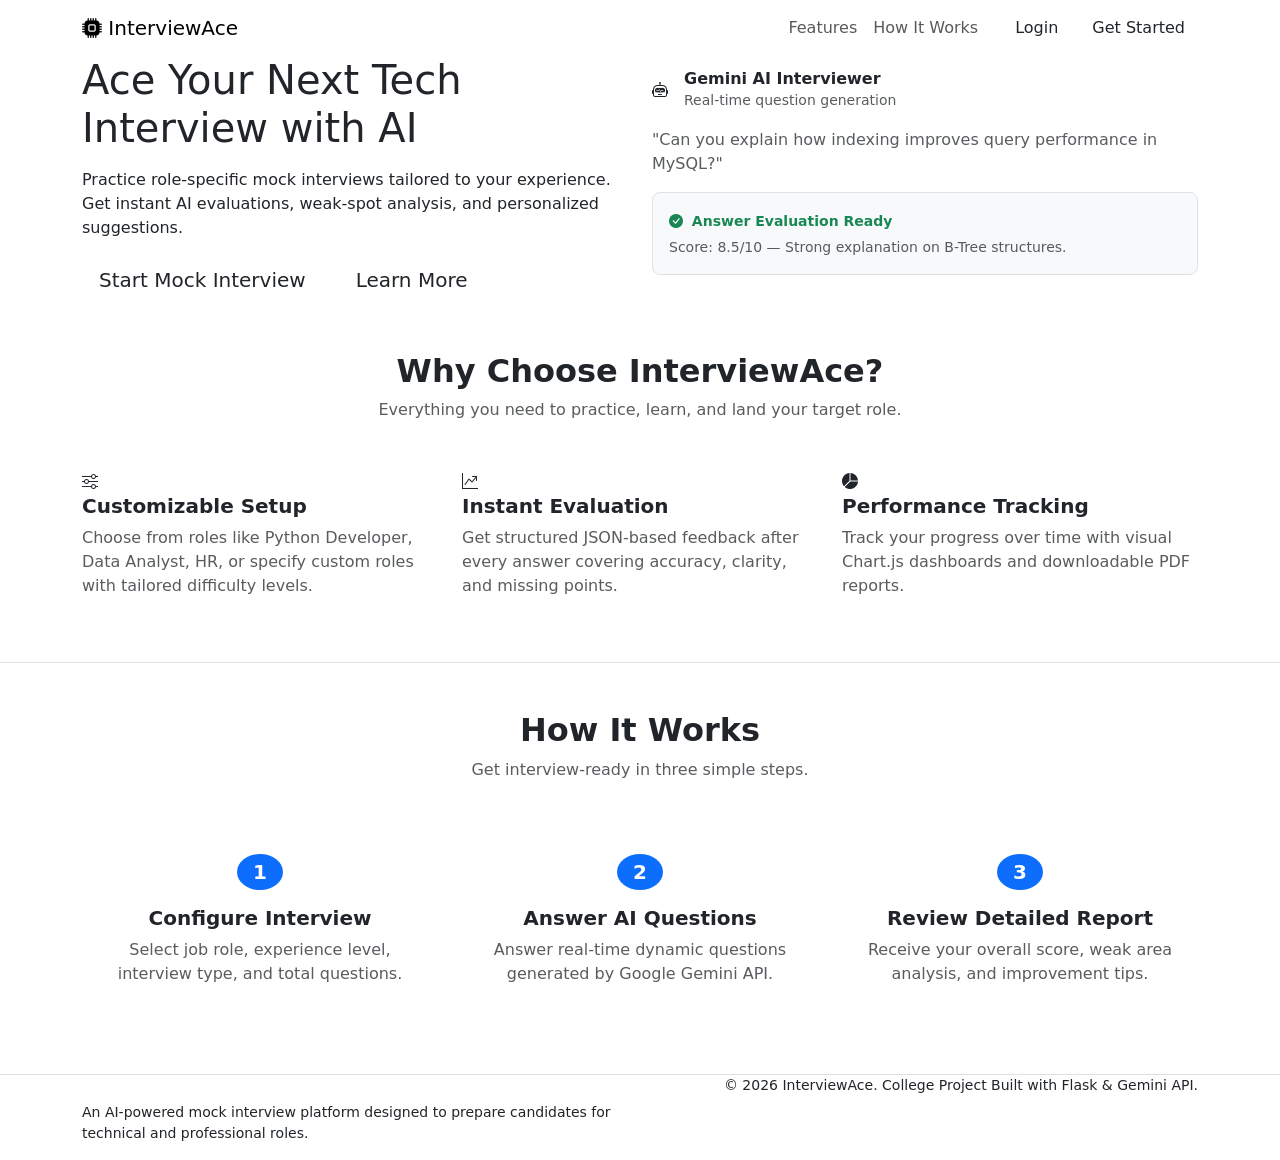
==== templates/index.html @ ea40baaa "Initial commit for Render deployment" ====
<!DOCTYPE html>
<html lang="en">
<head>
    <meta charset="UTF-8">
    <meta name="viewport" content="width=device-width, initial-scale=1.0">
    <title>InterviewAce - AI-Powered Mock Interviews</title>
    <!-- Bootstrap 5 CSS -->
    <link href="https://cdn.jsdelivr.net/npm/bootstrap@5.3.2/dist/css/bootstrap.min.css" rel="stylesheet">
    <!-- Bootstrap Icons -->
    <link href="https://cdn.jsdelivr.net/npm/bootstrap-icons@1.11.1/font/bootstrap-icons.css" rel="stylesheet">
    <!-- Custom CSS -->
    <link rel="stylesheet" href="{{ url_for('static', filename='css/style.css') }}">
</head>
<body>

    <!-- Navigation Bar -->
    <nav class="navbar navbar-expand-lg sticky-top">
        <div class="container">
            <a class="navbar-brand" href="/">
                <i class="bi bi-cpu-fill"></i> InterviewAce
            </a>
            <button class="navbar-toggler" type="button" data-bs-toggle="collapse" data-bs-target="#navbarNav">
                <span class="navbar-toggler-icon"></span>
            </button>
            <div class="collapse navbar-collapse" id="navbarNav">
                <ul class="navbar-nav ms-auto align-items-center">
                    <li class="nav-item"><a class="nav-link" href="#features">Features</a></li>
                    <li class="nav-item"><a class="nav-link" href="#how-it-works">How It Works</a></li>
                    <li class="nav-item ms-lg-3"><a class="btn btn-outline-custom" href="/login">Login</a></li>
                    <li class="nav-item ms-2"><a class="btn btn-primary-custom" href="/register">Get Started</a></li>
                </ul>
            </div>
        </div>
    </nav>

    <!-- Hero Section -->
    <section class="hero-section">
        <div class="container">
            <div class="row align-items-center gy-4">
                <div class="col-lg-6">
                    <h1 class="hero-title mb-3">Ace Your Next Tech Interview with AI</h1>
                    <p class="hero-subtitle">Practice role-specific mock interviews tailored to your experience. Get instant AI evaluations, weak-spot analysis, and personalized suggestions.</p>
                    <div class="d-flex gap-3">
                        <a href="/register" class="btn btn-primary-custom btn-lg">Start Mock Interview</a>
                        <a href="#how-it-works" class="btn btn-outline-custom btn-lg">Learn More</a>
                    </div>
                </div>
                <div class="col-lg-6">
                    <div class="hero-card">
                        <div class="d-flex align-items-center gap-3 mb-3">
                            <div class="feature-icon mb-0"><i class="bi bi-robot"></i></div>
                            <div>
                                <h6 class="mb-0 fw-bold">Gemini AI Interviewer</h6>
                                <small class="text-muted">Real-time question generation</small>
                            </div>
                        </div>
                        <p class="text-muted mb-3">"Can you explain how indexing improves query performance in MySQL?"</p>
                        <div class="bg-light p-3 rounded-3 mb-3 border">
                            <small class="fw-semibold text-success"><i class="bi bi-check-circle-fill me-1"></i> Answer Evaluation Ready</small>
                            <p class="mb-0 text-muted small mt-1">Score: 8.5/10 — Strong explanation on B-Tree structures.</p>
                        </div>
                    </div>
                </div>
            </div>
        </div>
    </section>

    <!-- Features Section -->
    <section id="features" class="py-5">
        <div class="container">
            <div class="text-center mb-5">
                <h2 class="fw-bold">Why Choose InterviewAce?</h2>
                <p class="text-muted">Everything you need to practice, learn, and land your target role.</p>
            </div>
            <div class="row g-4">
                <div class="col-md-4">
                    <div class="feature-card">
                        <div class="feature-icon"><i class="bi bi-sliders"></i></div>
                        <h5 class="fw-bold">Customizable Setup</h5>
                        <p class="text-muted">Choose from roles like Python Developer, Data Analyst, HR, or specify custom roles with tailored difficulty levels.</p>
                    </div>
                </div>
                <div class="col-md-4">
                    <div class="feature-card">
                        <div class="feature-icon"><i class="bi bi-graph-up-arrow"></i></div>
                        <h5 class="fw-bold">Instant Evaluation</h5>
                        <p class="text-muted">Get structured JSON-based feedback after every answer covering accuracy, clarity, and missing points.</p>
                    </div>
                </div>
                <div class="col-md-4">
                    <div class="feature-card">
                        <div class="feature-icon"><i class="bi bi-pie-chart-fill"></i></div>
                        <h5 class="fw-bold">Performance Tracking</h5>
                        <p class="text-muted">Track your progress over time with visual Chart.js dashboards and downloadable PDF reports.</p>
                    </div>
                </div>
            </div>
        </div>
    </section>

    <!-- How It Works Section -->
    <section id="how-it-works" class="py-5 bg-white border-top border-bottom">
        <div class="container">
            <div class="text-center mb-5">
                <h2 class="fw-bold">How It Works</h2>
                <p class="text-muted">Get interview-ready in three simple steps.</p>
            </div>
            <div class="row text-center g-4">
                <div class="col-md-4">
                    <div class="p-4">
                        <span class="badge bg-primary rounded-circle fs-5 mb-3 px-3 py-2">1</span>
                        <h5 class="fw-bold">Configure Interview</h5>
                        <p class="text-muted">Select job role, experience level, interview type, and total questions.</p>
                    </div>
                </div>
                <div class="col-md-4">
                    <div class="p-4">
                        <span class="badge bg-primary rounded-circle fs-5 mb-3 px-3 py-2">2</span>
                        <h5 class="fw-bold">Answer AI Questions</h5>
                        <p class="text-muted">Answer real-time dynamic questions generated by Google Gemini API.</p>
                    </div>
                </div>
                <div class="col-md-4">
                    <div class="p-4">
                        <span class="badge bg-primary rounded-circle fs-5 mb-3 px-3 py-2">3</span>
                        <h5 class="fw-bold">Review Detailed Report</h5>
                        <p class="text-muted">Receive your overall score, weak area analysis, and improvement tips.</p>
                    </div>
                </div>
            </div>
        </div>
    </section>

    <!-- Footer -->
    <footer>
        <div class="container">
            <div class="row gy-4">
                <div class="col-md-6">
                    <h5 class="navbar-brand text-white mb-2"><i class="bi bi-cpu-fill"></i> InterviewAce</h5>
                    <p class="small">An AI-powered mock interview platform designed to prepare candidates for technical and professional roles.</p>
                </div>
                <div class="col-md-6 text-md-end">
                    <p class="small mb-0">&copy; 2026 InterviewAce. College Project Built with Flask & Gemini API.</p>
                </div>
            </div>
        </div>
    </footer>

    <!-- Bootstrap 5 JS Bundle -->
    <script src="https://cdn.jsdelivr.net/npm/bootstrap@5.3.2/dist/js/bootstrap.bundle.min.js"></script>
</body>
</html>
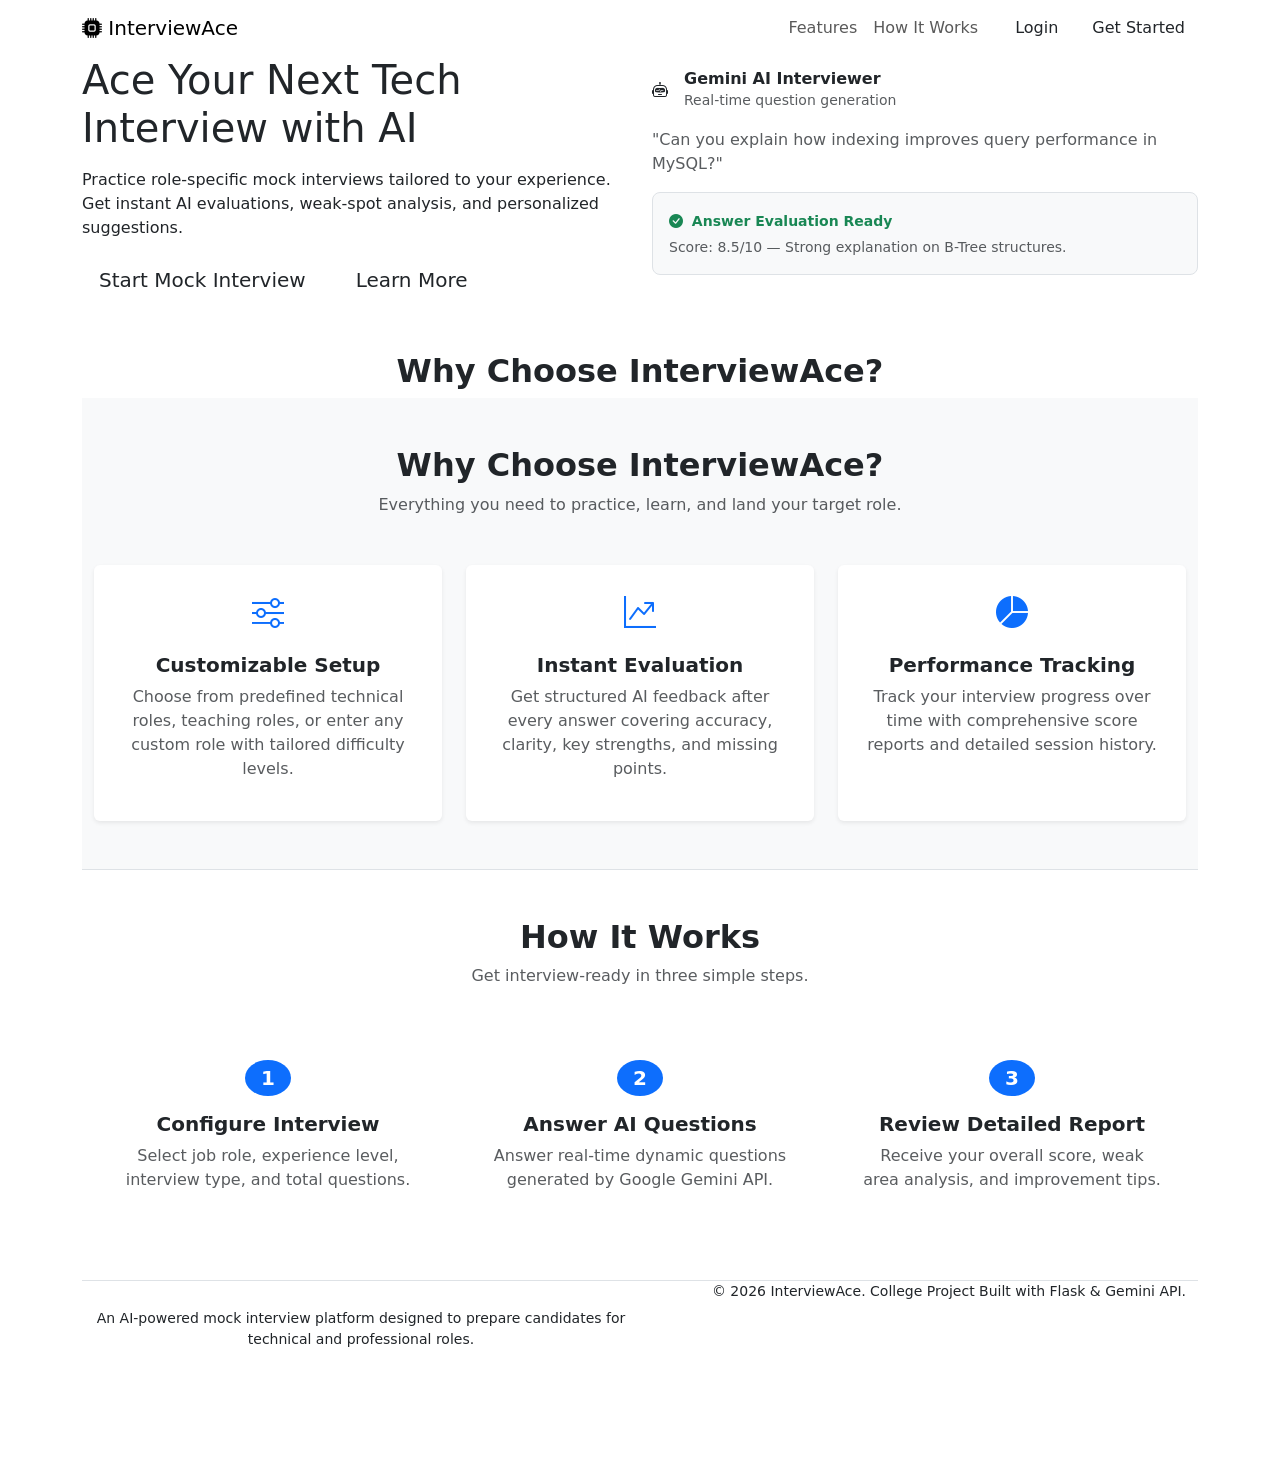
==== commit 56d539b3: "Updated index feature section text" ====
--- a/templates/index.html
+++ b/templates/index.html
@@ -70,33 +70,50 @@
         <div class="container">
             <div class="text-center mb-5">
                 <h2 class="fw-bold">Why Choose InterviewAce?</h2>
-                <p class="text-muted">Everything you need to practice, learn, and land your target role.</p>
-            </div>
-            <div class="row g-4">
-                <div class="col-md-4">
-                    <div class="feature-card">
-                        <div class="feature-icon"><i class="bi bi-sliders"></i></div>
-                        <h5 class="fw-bold">Customizable Setup</h5>
-                        <p class="text-muted">Choose from roles like Python Developer, Data Analyst, HR, or specify custom roles with tailored difficulty levels.</p>
-                    </div>
-                </div>
-                <div class="col-md-4">
-                    <div class="feature-card">
-                        <div class="feature-icon"><i class="bi bi-graph-up-arrow"></i></div>
-                        <h5 class="fw-bold">Instant Evaluation</h5>
-                        <p class="text-muted">Get structured JSON-based feedback after every answer covering accuracy, clarity, and missing points.</p>
-                    </div>
-                </div>
-                <div class="col-md-4">
-                    <div class="feature-card">
-                        <div class="feature-icon"><i class="bi bi-pie-chart-fill"></i></div>
-                        <h5 class="fw-bold">Performance Tracking</h5>
-                        <p class="text-muted">Track your progress over time with visual Chart.js dashboards and downloadable PDF reports.</p>
-                    </div>
-                </div>
-            </div>
+                <!-- Why Choose InterviewAce Section -->
+<section class="py-5 bg-light">
+  <div class="container">
+    <div class="text-center mb-5">
+      <h2 class="fw-bold">Why Choose InterviewAce?</h2>
+      <p class="text-muted">Everything you need to practice, learn, and land your target role.</p>
+    </div>
+
+    <div class="row g-4">
+      <!-- Feature 1 -->
+      <div class="col-md-4">
+        <div class="card h-100 border-0 shadow-sm p-4">
+          <div class="feature-icon mb-3">
+            <i class="bi bi-sliders fs-2 text-primary"></i>
+          </div>
+          <h5 class="fw-bold">Customizable Setup</h5>
+          <p class="text-muted">Choose from predefined technical roles, teaching roles, or enter any custom role with tailored difficulty levels.</p>
         </div>
-    </section>
+      </div>
+
+      <!-- Feature 2 -->
+      <div class="col-md-4">
+        <div class="card h-100 border-0 shadow-sm p-4">
+          <div class="feature-icon mb-3">
+            <i class="bi bi-graph-up-arrow fs-2 text-primary"></i>
+          </div>
+          <h5 class="fw-bold">Instant Evaluation</h5>
+          <p class="text-muted">Get structured AI feedback after every answer covering accuracy, clarity, key strengths, and missing points.</p>
+        </div>
+      </div>
+
+      <!-- Feature 3 -->
+      <div class="col-md-4">
+        <div class="card h-100 border-0 shadow-sm p-4">
+          <div class="feature-icon mb-3">
+            <i class="bi bi-pie-chart-fill fs-2 text-primary"></i>
+          </div>
+          <h5 class="fw-bold">Performance Tracking</h5>
+          <p class="text-muted">Track your interview progress over time with comprehensive score reports and detailed session history.</p>
+        </div>
+      </div>
+    </div>
+  </div>
+</section>
 
     <!-- How It Works Section -->
     <section id="how-it-works" class="py-5 bg-white border-top border-bottom">
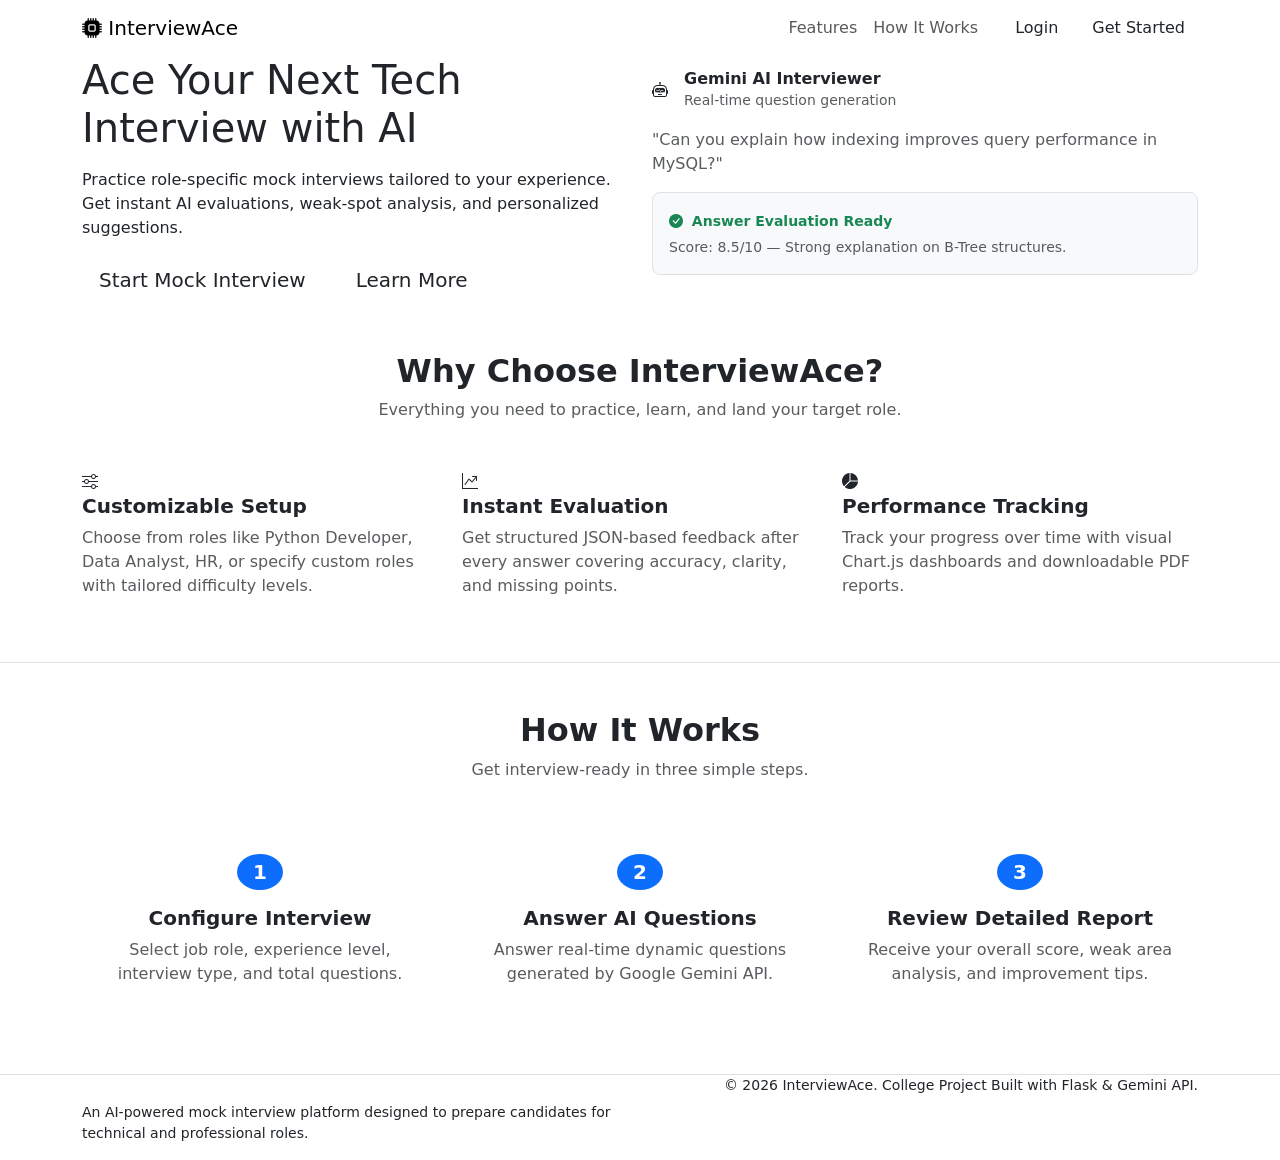
==== commit 58c1cf4f: "Updated homepage feature text" ====
--- a/templates/index.html
+++ b/templates/index.html
@@ -70,50 +70,33 @@
         <div class="container">
             <div class="text-center mb-5">
                 <h2 class="fw-bold">Why Choose InterviewAce?</h2>
-                <!-- Why Choose InterviewAce Section -->
-<section class="py-5 bg-light">
-  <div class="container">
-    <div class="text-center mb-5">
-      <h2 class="fw-bold">Why Choose InterviewAce?</h2>
-      <p class="text-muted">Everything you need to practice, learn, and land your target role.</p>
-    </div>
-
-    <div class="row g-4">
-      <!-- Feature 1 -->
-      <div class="col-md-4">
-        <div class="card h-100 border-0 shadow-sm p-4">
-          <div class="feature-icon mb-3">
-            <i class="bi bi-sliders fs-2 text-primary"></i>
-          </div>
-          <h5 class="fw-bold">Customizable Setup</h5>
-          <p class="text-muted">Choose from predefined technical roles, teaching roles, or enter any custom role with tailored difficulty levels.</p>
+                <p class="text-muted">Everything you need to practice, learn, and land your target role.</p>
+            </div>
+            <div class="row g-4">
+                <div class="col-md-4">
+                    <div class="feature-card">
+                        <div class="feature-icon"><i class="bi bi-sliders"></i></div>
+                        <h5 class="fw-bold">Customizable Setup</h5>
+                        <p class="text-muted">Choose from roles like Python Developer, Data Analyst, HR, or specify custom roles with tailored difficulty levels.</p>
+                    </div>
+                </div>
+                <div class="col-md-4">
+                    <div class="feature-card">
+                        <div class="feature-icon"><i class="bi bi-graph-up-arrow"></i></div>
+                        <h5 class="fw-bold">Instant Evaluation</h5>
+                        <p class="text-muted">Get structured JSON-based feedback after every answer covering accuracy, clarity, and missing points.</p>
+                    </div>
+                </div>
+                <div class="col-md-4">
+                    <div class="feature-card">
+                        <div class="feature-icon"><i class="bi bi-pie-chart-fill"></i></div>
+                        <h5 class="fw-bold">Performance Tracking</h5>
+                        <p class="text-muted">Track your progress over time with visual Chart.js dashboards and downloadable PDF reports.</p>
+                    </div>
+                </div>
+            </div>
         </div>
-      </div>
-
-      <!-- Feature 2 -->
-      <div class="col-md-4">
-        <div class="card h-100 border-0 shadow-sm p-4">
-          <div class="feature-icon mb-3">
-            <i class="bi bi-graph-up-arrow fs-2 text-primary"></i>
-          </div>
-          <h5 class="fw-bold">Instant Evaluation</h5>
-          <p class="text-muted">Get structured AI feedback after every answer covering accuracy, clarity, key strengths, and missing points.</p>
-        </div>
-      </div>
-
-      <!-- Feature 3 -->
-      <div class="col-md-4">
-        <div class="card h-100 border-0 shadow-sm p-4">
-          <div class="feature-icon mb-3">
-            <i class="bi bi-pie-chart-fill fs-2 text-primary"></i>
-          </div>
-          <h5 class="fw-bold">Performance Tracking</h5>
-          <p class="text-muted">Track your interview progress over time with comprehensive score reports and detailed session history.</p>
-        </div>
-      </div>
-    </div>
-  </div>
-</section>
+    </section>
 
     <!-- How It Works Section -->
     <section id="how-it-works" class="py-5 bg-white border-top border-bottom">
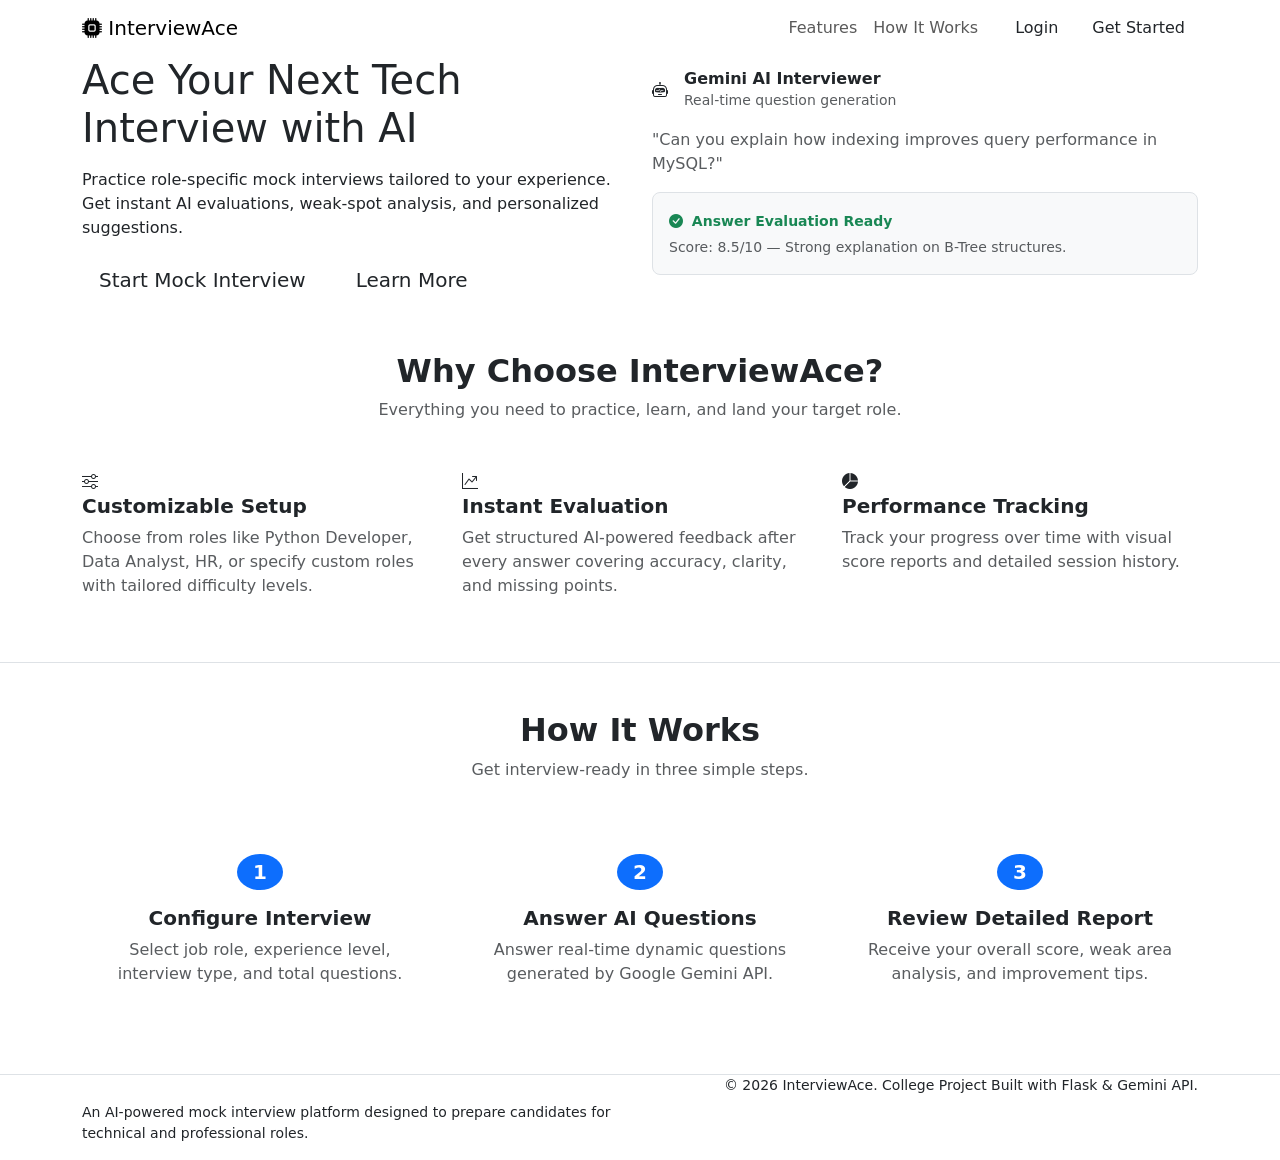
==== commit f1ef613e: "Updated homepage feature text" ====
--- a/templates/index.html
+++ b/templates/index.html
@@ -84,14 +84,14 @@
                     <div class="feature-card">
                         <div class="feature-icon"><i class="bi bi-graph-up-arrow"></i></div>
                         <h5 class="fw-bold">Instant Evaluation</h5>
-                        <p class="text-muted">Get structured JSON-based feedback after every answer covering accuracy, clarity, and missing points.</p>
+                        <p class="text-muted">Get structured AI-powered feedback after every answer covering accuracy, clarity, and missing points.</p>
                     </div>
                 </div>
                 <div class="col-md-4">
                     <div class="feature-card">
                         <div class="feature-icon"><i class="bi bi-pie-chart-fill"></i></div>
                         <h5 class="fw-bold">Performance Tracking</h5>
-                        <p class="text-muted">Track your progress over time with visual Chart.js dashboards and downloadable PDF reports.</p>
+                        <p class="text-muted">Track your progress over time with visual score reports and detailed session history.</p>
                     </div>
                 </div>
             </div>
